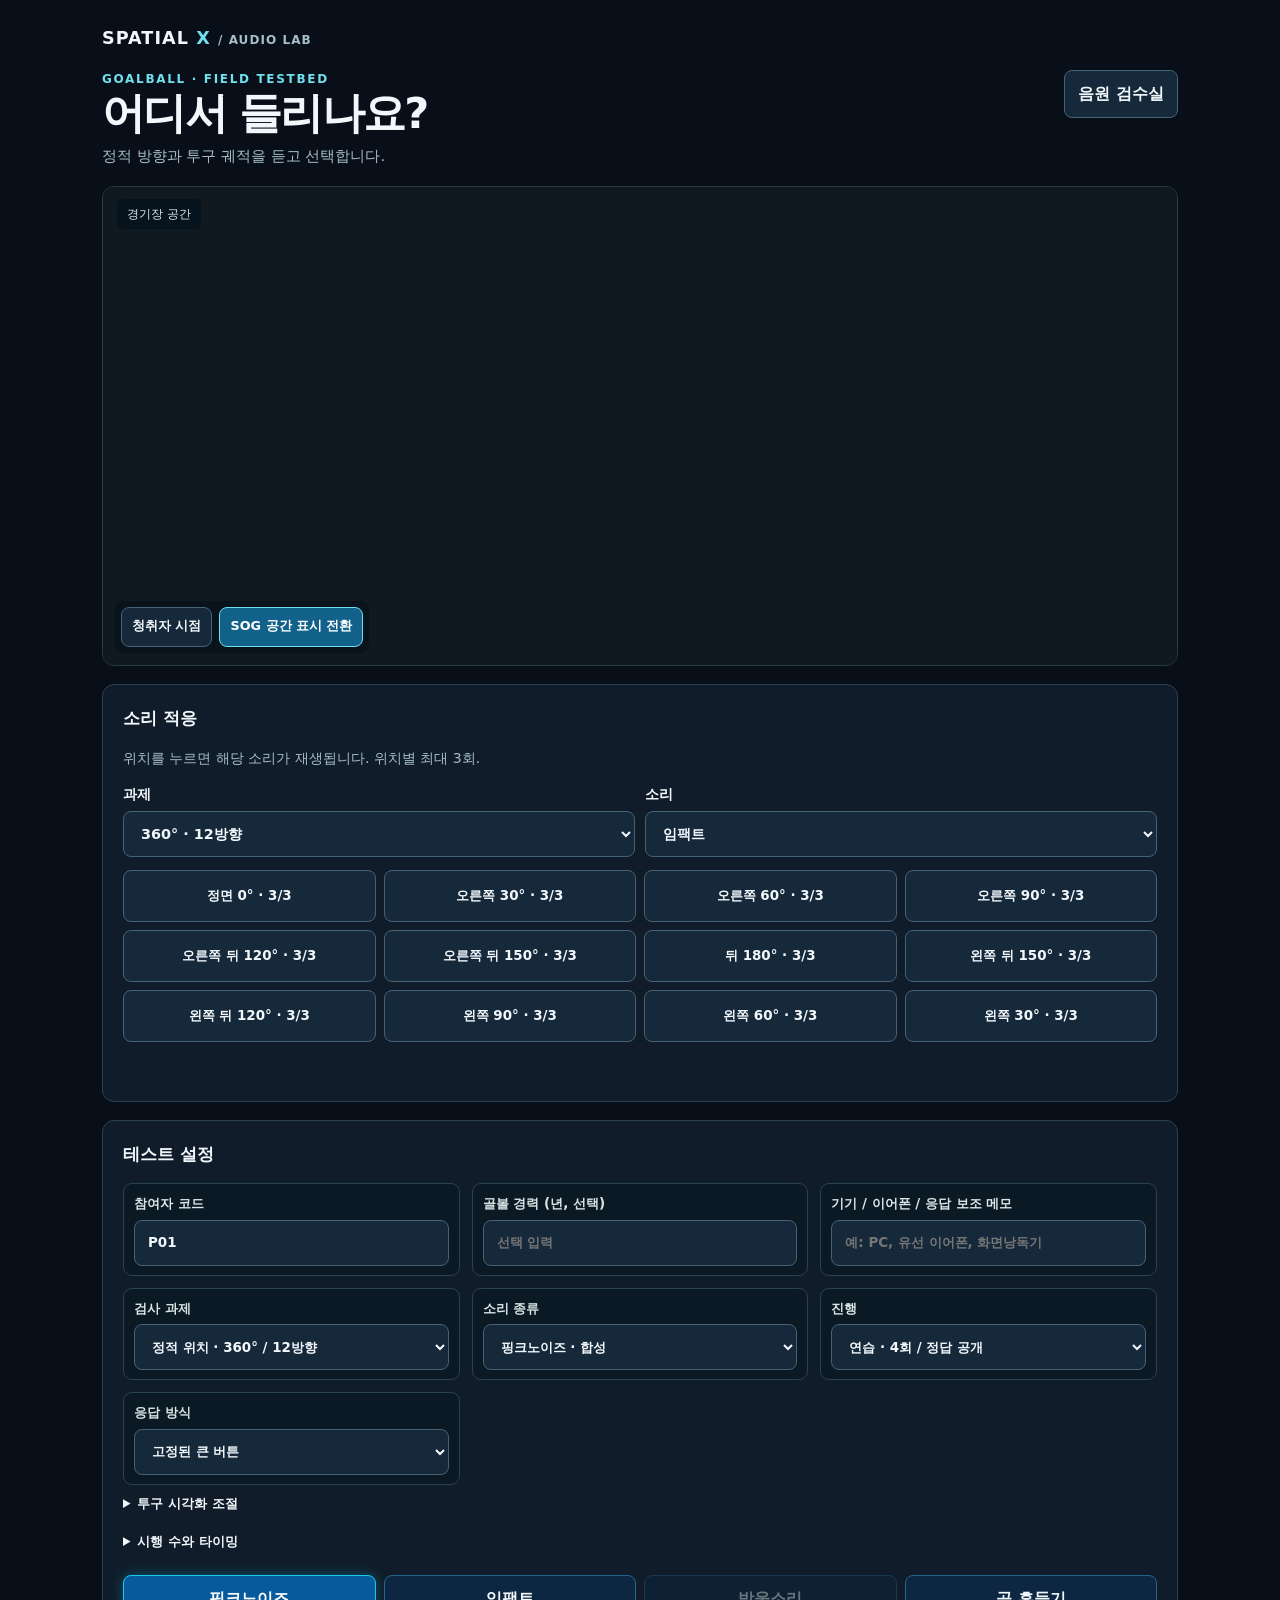
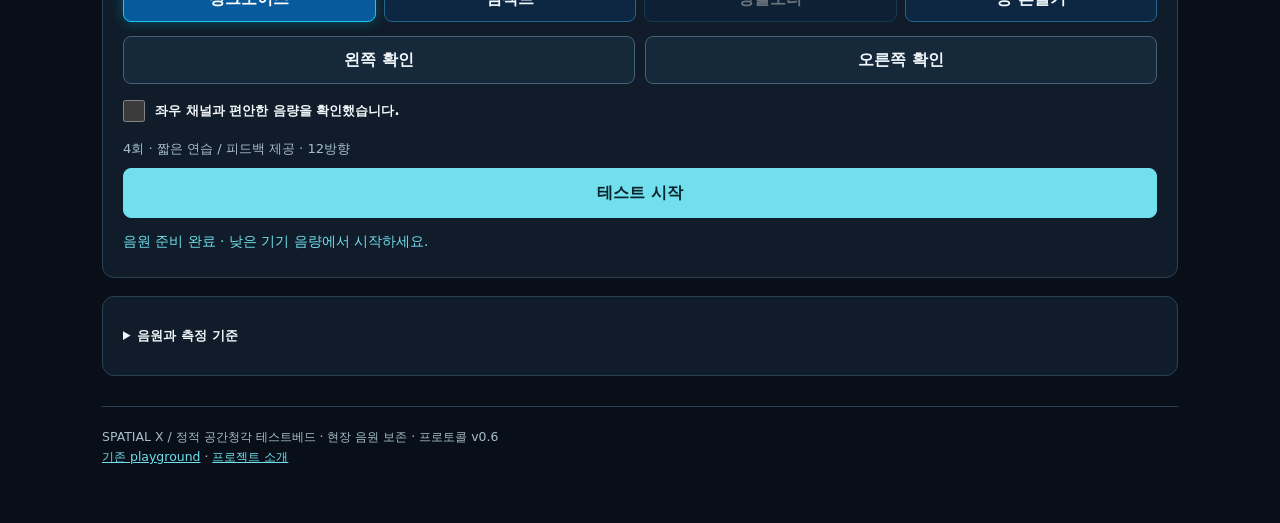
==== testbed/index.html @ a7938873 "Publish Goalball testbed under portfolio" ====
<!doctype html><html lang="ko"><head><meta charset="UTF-8"><meta name="viewport" content="width=device-width,initial-scale=1"><meta name="theme-color" content="#080e19"><title>Spatial X · 공간청각 정적 테스트</title><meta name="description" content="실제 골볼 현장 녹음을 활용하는 정적 방향·위치 판단 테스트베드"><link rel="stylesheet" href="testbed.css"><link rel="icon" href="data:image/svg+xml,%3Csvg xmlns='http://www.w3.org/2000/svg' viewBox='0 0 32 32'%3E%3Crect width='32' height='32' rx='6' fill='%23080e19'/%3E%3Cpath d='m8 8 16 16M24 8 8 24' stroke='%2376e2de' stroke-width='4'/%3E%3C/svg%3E"><script type="importmap">{"imports":{"three":"./vendor/build/three.module.js","three/addons/":"./vendor/examples/jsm/"}}</script><script type="module" src="app.js?v=43"></script></head>
<body><a href="#main" class="skip">본문으로 바로가기</a><aside class="sidebar" aria-label="테스트베드 메뉴"><a class="side-brand" href="./테스트베드.html"><span class="brand-mark">X</span><span>SPATIAL X<small>Goalball Test Bed</small></span></a><nav><button class="side-link active" data-home>⌂ <span>대시보드</span></button><button class="side-link" data-dataset="ring">◉ <span>정적 360° 테스트</span></button><button class="side-link" data-dataset="court">◎ <span>코트 위치 테스트</span></button><button class="side-link" data-dataset="trajectory">◷ <span>시간차단 테스트</span></button><button class="side-link" data-report>▤ <span>결과 분석</span></button></nav><div class="side-foot">SPORTS SCIENCE<br>FOR AN INCLUSIVE WORLD</div></aside><header><div class="logo">SPATIAL <span>X</span> <small> / AUDIO LAB</small></div><span class="tag">FIELD RECORDINGS · PILOT 02</span></header><main id="main" class="shell"><nav class="steps" aria-label="검사 단계"><span id="step1" class="active">01 기본정보</span><span id="step2">02 과제 수행</span><span id="step3">03 결과 리포트</span></nav>
<section id="setup"><div class="top"><div><p class="eyebrow">GOALBALL · FIELD TESTBED</p><h1>어디서 들리나요?</h1><p class="muted">정적 방향과 투구 궤적을 듣고 선택합니다.</p></div><button id="open-library">음원 검수실</button></div><div class="grid"><div><div class="viewport" id="setup-scene"><div class="view-label">경기장 공간</div></div><div class="view-controls"><button id="view-listener">청취 위치 보기</button><button id="view-scan" aria-pressed="false">실측 포인트 보기</button></div><p class="scan-note" id="scene-status">3D 경기장을 준비하고 있습니다.</p><div class="statline"><div><strong>12</strong><span>30° 간격 · 360°</span></div><div><strong>15</strong><span>코트 녹음 위치</span></div><div><strong>스테레오</strong><span>좌우 채널 보존 · 정적 음원 +5 dB</span></div></div><div class="note" id="task-hint">소리를 들을 때는 정면을 유지하세요. 모든 방향은 고정된 버튼에서 선택합니다. 화면을 돌려 뒤쪽을 찾을 필요가 없습니다.</div><details class="card"><summary>음원과 측정 기준</summary><p>실제 녹음의 좌우 채널을 그대로 재생합니다. 녹음 WAV에는 추가 HRTF, 패닝, 파일별 정규화, 잡음 제거를 적용하지 않습니다. 합성 핑크노이즈에는 브라우저 HRTF를 사용합니다. 3D 카메라 회전은 들리는 방향을 바꾸지 않습니다.</p><p>정적 064/057 음원은 +5 dB 디지털 게인을 적용했고 투구 궤적 추출본은 원본 게인(0 dB)입니다. 이어폰의 실제 음압은 기기 볼륨에 따라 달라집니다. 반응시간은 브라우저 예약 시각 기준 추정치이며 출력 지연과 화면 탐색 시간을 포함합니다.</p><p>코트의 9 / 6 / 3 / 0 / −3은 제공된 촬영 위치 라벨입니다. 마이크와의 직선거리를 뜻하지 않습니다. 측면 좌표와 3D 배치는 시각화를 위한 근사값입니다.</p><p>동적 시간차단 과제는 검수 완료된 25개 투구 클립을 각 음원의 전체 길이를 기준으로 1/3·2/3·전체까지 누적 재생합니다. 연습은 같은 투구를 단계별로 듣고 각각 응답하며 평가는 차단 길이를 섞어 제시합니다. 추출본이 확인되지 않은 5개 MixPre 자극은 포함하지 않았습니다.</p></details></div><div class="card"><h2>테스트 설정</h2><div class="fields"><label>참여자 코드<input id="participant" value="P01" maxlength="40" autocomplete="off"></label><label>골볼 경력 (년, 선택)<input id="experience" type="number" min="0" max="70" step="0.5" placeholder="선택 입력"></label><label class="wide">기기 / 이어폰 / 응답 보조 메모<input id="device" maxlength="180" placeholder="예: PC, 유선 이어폰, 화면낭독기"></label><label>검사 과제<select id="dataset"><option value="ring">정적 위치 · 360° / 12방향</option><option value="ring8">정적 위치 · 360° / 8방향 (예비 합성)</option><option value="court">정적 위치 · 코트 15지점</option><option value="trajectory">동적 궤적 · 시간차단 3단계</option></select></label><label>소리 종류<select id="sound"><option value="pinknoise">핑크노이즈 · 합성</option><option value="impact">임팩트</option><option value="bell">방울소리</option><option value="trajectory">공 궤적 녹음</option><option value="shake">공 흔들기</option><option value="both">두 종류 모두</option></select></label><label>진행<select id="mode"><option value="practice">연습 · 4음원 / 정답 공개</option><option value="assessment">평가 · 전체 조건 / 정답 숨김</option></select></label><label>응답 방식<select id="input-mode"><option value="buttons">고정된 큰 버튼</option><option value="drag">버튼 위로 끌어 선택 + 터치</option></select></label></div><details><summary>투구 시각화 조절</summary><div class="physics-fields"><label>속도 <output id="speed-value">1.0×</output><input id="throw-speed" type="range" min="0.5" max="2" step="0.1" value="1"></label><label>투사 각도 <output id="angle-value">12°</output><input id="throw-angle" type="range" min="0" max="35" step="1" value="12"></label><label>투사 높이 <output id="height-value">0.6m</output><input id="throw-height" type="range" min="0.2" max="1.5" step="0.1" value="0.6"></label></div><p class="muted">볼 움직임만 조절합니다. 녹음 음원은 바뀌지 않습니다.</p></details><details><summary>시행 수와 타이밍</summary><div class="fields"><label>조건별 반복<select id="repeats"><option>1</option><option selected>2</option><option>3</option><option>4</option></select></label><label>누른 뒤 소리까지<select id="lead"><option value="1500">1.5초</option><option value="3000" selected>3초 · 낭독 대기</option><option value="5000">5초</option></select></label><label>제시 길이<select id="length"><option value="full">추출 구간 전체</option><option value="240">시작부터 240 ms</option><option value="600">시작부터 600 ms</option><option value="1000">시작부터 1,000 ms</option></select></label><label>무작위 시드<input id="seed" value="spatial-01" maxlength="60"></label></div><p class="muted"><small>전체 구간은 음원마다 길이가 다를 수 있습니다. 고정 길이 조건과 구분해서 분석하세요.</small></p></details><div id="stimulus-shortcuts" class="stimulus-shortcuts" aria-label="자극 음원 선택"></div><div class="row"><button id="left-check">왼쪽 확인</button><button id="right-check">오른쪽 확인</button></div><label class="check"><input id="ready-check" type="checkbox">좌우 채널과 편안한 음량을 확인했습니다.</label><p id="count" class="muted">음원 목록을 불러오는 중…</p><button id="start" class="primary full" disabled>테스트 시작</button><p id="setup-status" class="status" role="status"></p></div></div></section>
<section id="test" hidden><div class="session-bar"><div><p class="eyebrow" id="session-label">STATIC LOCALIZATION</p><h1 id="test-title">소리를 듣고 위치를 선택하세요.</h1></div><button id="pause">일시정지</button></div><div class="immersive-tools"><span id="stimulus-live" class="tag">실제 현장 녹음</span><button id="immersive">몰입형 뷰</button><button id="fullscreen">⛶ 전체화면</button><div id="cut-stages" class="cut-stages" hidden><button data-cut-step="0" disabled>1 / 3</button><button data-cut-step="1" disabled>2 / 3</button><button data-cut-step="2" disabled>3 / 3</button></div></div><progress id="progress" max="1" value="0" aria-label="완료 시행"></progress><div class="grid test-layout"><div class="scene-panel"><div class="viewport" id="test-scene"><div class="view-label">경기장 공간</div></div><p class="scan-note">평가 중에는 공과 음원 위치를 숨깁니다. 연구자용 시각화는 청각 재생에 영향을 주지 않습니다.</p></div><div class="card response-panel"><p class="eyebrow" id="trial-count"></p><div class="ready"><h2 id="cue" tabindex="-1">준비되면 소리를 들으세요.</h2><p id="cue-note">정면을 유지한 상태에서 재생을 눌러 주세요.</p><button id="play" class="primary full">소리 듣기</button></div><div id="response" hidden><fieldset><legend>들린 위치를 선택하세요.</legend><div id="technique-answers" class="technique-answers" hidden></div><div id="answers" class="choice-grid"></div></fieldset><p id="selection" class="status" aria-live="polite"></p><button id="confirm" class="primary full" disabled>응답 확정</button></div><div class="row" style="margin-top:12px"><button id="replay" hidden>같은 소리 다시 듣기</button><button id="next" class="primary" hidden>다음 시행</button></div><div id="paused" hidden><button id="resume" class="primary full">계속하기</button><button id="finish" class="full" style="margin-top:10px">여기까지 기록하고 종료</button></div><p id="trial-status" class="status" role="status"></p></div></div></section>
<section id="report" hidden><div class="top"><div><p class="eyebrow">YOUR SPATIAL LISTENING REPORT</p><h1 id="report-title" tabindex="-1">어떤 방향이 잘 들렸나요?</h1><p id="report-summary" class="muted"></p></div><button id="restart">새 세션 준비</button></div><div id="metrics" class="metrics"></div><div class="report-charts"><article class="card"><h2>시행별 정답률</h2><div id="accuracy-chart" class="chart" role="img" aria-label="시행별 정답률 그래프"></div></article><article class="card"><h2>시행별 반응시간</h2><div id="rt-chart" class="chart" role="img" aria-label="시행별 반응시간 그래프"></div></article></div><article class="card heatmap-card"><div class="heatmap-heading"><h2>위치별 응답 분포</h2><div class="heatmap-switch" role="group" aria-label="히트맵 지표"><button type="button" data-heatmap-metric="rt" aria-pressed="true">반응시간</button><button type="button" data-heatmap-metric="accuracy" aria-pressed="false">정확도</button></div></div><div id="heatmap" class="heatmap" role="img" aria-label="방향과 코스별 가우시안 히트맵"></div><p class="scan-note">원·코트 전체 영역의 연속 분포 · 어두운 곳은 관측 근거가 적은 영역</p></article><div class="card"><h2>위치별 결과 · 자극 순서</h2><div id="table" class="table-wrap"></div></div><details class="card"><summary>측정 기준</summary><p id="timing-note"></p></details><div class="row"><button id="csv" class="primary">시행별 CSV 저장</button><button id="json">설정 포함 JSON 저장</button><button id="print">리포트 인쇄 / PDF</button></div><p class="muted"><small>응답은 현재 탭 메모리에만 보관합니다. 새로고침 전에 저장하세요.</small></p><p id="save-status" class="status" role="status"></p></section>
<section id="library" hidden><div class="top"><div><p class="eyebrow">STIMULUS LIBRARY</p><h1>현장 음원 검수실</h1><p class="muted">위치를 고르고 소리를 확인하세요.</p></div><button id="close-library">세션 준비로</button></div><p class="muted" id="library-note">현장 녹음 추출본입니다. 음원별 구간을 듣고 확인하세요.</p><div class="row" style="margin-bottom:20px"><label>음원 세트<select id="library-set"><option value="ring">064 · 360° / 12방향</option><option value="ring8">064 · 360° / 8방향 (합성)</option><option value="court">057 · 코트</option><option value="trajectory">투구 궤적</option><option value="reference">064 · 정면 반복 검수</option></select></label><label>종류<select id="library-kind"><option value="all">모두</option><option value="impact" selected>임팩트</option><option value="pinknoise">핑크노이즈 · 합성</option><option value="shake">흔들기</option></select></label></div><div id="clips" class="library-list"></div></section>
<footer>SPATIAL X / 정적 공간청각 테스트베드 · 현장 음원 보존 · 프로토콜 v0.6<br><a href="https://parabiomech.github.io/playground/spatial-audio/" target="_blank" rel="noopener">기존 playground</a> · <a href="https://parabiomech.github.io/spatial-x-portfolio/" target="_blank" rel="noopener">프로젝트 소개</a></footer></main></body></html>
---- testbed/testbed.css ----
:root{color-scheme:dark;--bg:#080e19;--card:#111c2d;--line:#293950;--text:#f3f7ff;--muted:#a6b8d0;--cyan:#76e2de;--blue:#3982f8;--orange:#ffc078;font:16px/1.6 system-ui,'Malgun Gothic',sans-serif}*{box-sizing:border-box}body{margin:0;background:var(--bg);color:var(--text)}button,input,select{font:inherit}button,select,input{min-height:50px;border:1px solid #60718b;border-radius:9px;background:#17253a;color:var(--text);padding:10px 13px}button{cursor:pointer;font-weight:650;touch-action:manipulation}button:hover:not(:disabled){background:#25415c}button:disabled{opacity:.45;cursor:default}button.primary{background:var(--cyan);color:#07222b;border-color:var(--cyan)}button[aria-pressed=true]{border-color:var(--cyan);background:#164d58}button:focus-visible,select:focus-visible,input:focus-visible,a:focus-visible,summary:focus-visible{outline:3px solid var(--orange);outline-offset:3px}a{color:var(--cyan)}h1,h2,h3,p{margin-top:0}h1{font-size:clamp(1.7rem,3vw,2.5rem);line-height:1.25;letter-spacing:-.04em;margin-bottom:12px}h2{font-size:1.3rem}h3{font-size:1rem}.muted,small{color:var(--muted)}small{font-size:.85rem}.eyebrow{font-size:.75rem;letter-spacing:.14em;font-weight:700;color:var(--cyan)}header{border-bottom:1px solid var(--line);padding:17px max(20px,calc((100vw - 1200px)/2));display:flex;align-items:center;justify-content:space-between;gap:18px}.logo{font-size:1.1rem;letter-spacing:.06em;font-weight:800}.logo span{color:var(--cyan)}header small{font-size:.75rem}.shell{max-width:1240px;margin:auto;padding:28px 20px 60px}.steps{display:flex;gap:24px;color:var(--muted);font-size:.875rem;margin-bottom:26px}.steps .active{color:var(--cyan)}.top{display:flex;justify-content:space-between;gap:20px;align-items:flex-end;margin-bottom:24px}.top p{margin-bottom:0}.tag{display:inline-block;border:1px solid #405974;border-radius:5px;padding:4px 9px;font-size:.75rem;color:var(--cyan)}.grid{display:grid;grid-template-columns:minmax(0,1.4fr) minmax(320px,1fr);gap:22px;align-items:start}.card{background:var(--card);border:1px solid var(--line);border-radius:15px;padding:23px;margin-bottom:18px}.fields{display:grid;grid-template-columns:1fr 1fr;gap:17px}label{display:block;font-size:.9rem;font-weight:600}label input,label select{display:block;width:100%;margin-top:7px}label small{display:block;font-weight:400;margin-top:5px}.wide{grid-column:1/-1}.check{display:flex;align-items:center;gap:10px;margin:16px 0}.check input{width:22px;min-height:22px;margin:0}.row{display:flex;gap:10px;flex-wrap:wrap}.row>*{flex:1}.full{width:100%}.note{background:#172b42;border-left:3px solid var(--cyan);padding:13px 15px;font-size:.85rem;color:#c6d6ea;margin:17px 0}.warn{border-color:var(--orange);background:#332b23;color:#ffdaad}.status{min-height:27px;color:var(--cyan);font-size:.9rem;margin:12px 0 0}.error{color:#ffad9c}.viewport{height:410px;position:relative;overflow:hidden;border-radius:12px;border:1px solid var(--line);background:#090f1c}.viewport canvas{display:block;width:100%;height:100%}.view-label{position:absolute;left:14px;top:12px;z-index:1;background:#08111ddc;padding:6px 10px;font-size:.75rem;border-radius:5px;pointer-events:none;color:#c3d5eb}.view-controls{display:flex;flex-wrap:wrap;gap:8px;margin:12px 0}.view-controls button{min-height:42px;padding:8px 12px;font-size:.8rem}.scan-note{font-size:.75rem;color:var(--muted);margin:7px 0 0}.statline{display:flex;gap:25px;margin:18px 0}.statline strong{font-size:1.5rem;display:block}.statline span{font-size:.75rem;color:var(--muted)}.photo{width:100%;border-radius:10px;display:block}.choice-grid{display:grid;grid-template-columns:repeat(3,minmax(0,1fr));gap:8px}.choice-grid button{min-height:63px;padding:10px 5px;font-size:.9rem}.choice-grid.court button{font-size:.8rem;min-height:56px}.session-bar{display:flex;justify-content:space-between;gap:12px;align-items:center;margin-bottom:16px}progress{width:100%;height:7px;accent-color:var(--cyan);margin-bottom:20px}.ready{text-align:center;padding:15px 0}.ready h2{font-size:1.5rem}.ready p{color:var(--muted);font-size:.9rem}.ready .primary{margin-top:14px}fieldset{border:0;padding:0;margin:16px 0}legend{font-weight:700;margin-bottom:12px}summary{cursor:pointer;min-height:45px;padding:8px 0;font-weight:650}details[open]>summary{margin-bottom:12px}.dragpad{border:2px dashed #4e798b;border-radius:16px;height:235px;display:grid;place-items:center;text-align:center;touch-action:none;position:relative;background:radial-gradient(circle,#1d4352,#101e31)}.dragpad .needle{width:3px;height:55px;background:var(--cyan);position:absolute;transform-origin:bottom;left:50%;bottom:50%;pointer-events:none}.dragpad p{pointer-events:none;max-width:230px;margin:70px 10px 0;font-size:.85rem;color:#c4ddeb}.metrics{display:grid;grid-template-columns:repeat(3,1fr);gap:12px;margin:20px 0}.metric{padding:17px;background:#17283c;border-radius:10px}.metric strong{font-size:1.6rem;display:block}.metric span{font-size:.8rem;color:var(--muted)}.table-wrap{overflow:auto}table{width:100%;border-collapse:collapse;font-size:.8rem}th,td{padding:11px 9px;border-bottom:1px solid var(--line);text-align:left;white-space:nowrap}.library-list{display:grid;grid-template-columns:repeat(2,minmax(0,1fr));gap:12px}.clip{background:#142237;border:1px solid var(--line);border-radius:10px;padding:15px}.clip audio{width:100%;height:36px;margin:10px 0}.clip h3{margin:0}.clip small{display:block;word-break:break-all}.clip img{width:100%;margin:10px 0;border-radius:6px}.legend{display:flex;gap:14px;font-size:.8rem;flex-wrap:wrap;color:var(--muted)}.legend i{display:inline-block;width:10px;height:10px;border-radius:50%;margin-right:5px}.skip{position:absolute;top:-100px;background:white;color:black;z-index:10;padding:12px}.skip:focus{top:0}.sr-only{position:absolute;width:1px;height:1px;overflow:hidden;clip:rect(0,0,0,0)}[hidden]{display:none!important}footer{border-top:1px solid var(--line);padding-top:20px;margin-top:30px;color:var(--muted);font-size:.8rem}@media(max-width:880px){.grid{grid-template-columns:1fr}.viewport{height:320px}.top{align-items:flex-start}.test-layout .scene-panel{order:2}.test-layout .response-panel{order:1}}@media(max-width:520px){.shell{padding:22px 14px 35px}.card{padding:18px 15px}.fields{grid-template-columns:1fr}.top{display:block}.top .tag{margin-top:15px}.steps{gap:13px;font-size:.78rem}.row{gap:8px}.row>*{flex:1 1 140px}.metrics{gap:7px}.metric{padding:12px 8px}.metric strong{font-size:1.2rem}.library-list{grid-template-columns:1fr}.viewport{height:290px}header{padding:14px}.statline{gap:20px}.choice-grid button{font-size:.82rem}.scan-note{line-height:1.55}}@media print{header,button,.steps,.view-controls,.scan-note{display:none!important}body{background:white;color:black}.card{background:white;border-color:#aaa}.viewport{height:330px}.metric{background:#eee;color:black}.muted,small{color:#333}}

/* Goalball test bed dashboard shell */
body{background:radial-gradient(ellipse at 70% -20%,#102c50 0,transparent 42%),#07101e}
.sidebar{position:fixed;z-index:20;inset:0 auto 0 0;width:240px;background:#08172a;border-right:1px solid #183b5d;display:flex;flex-direction:column;padding:18px 12px}
.side-brand{display:flex;align-items:center;gap:13px;padding:5px 10px 22px;text-decoration:none;color:#f5f8ff;border-bottom:1px solid #16304c;font-weight:800;letter-spacing:.08em}
.side-brand small{display:block;letter-spacing:0;color:#91acc9;font-size:.72rem;font-weight:500}
.brand-mark{font-size:2.5rem;color:#16d6ee;line-height:1}
.sidebar nav{display:grid;gap:7px;margin-top:22px}
.side-link{width:100%;text-align:left;display:flex;align-items:center;gap:15px;background:transparent;border:1px solid transparent;color:#c5d5e8;padding:13px 15px;min-height:52px;font-size:1rem}
.side-link span{font-size:.9rem}.side-link.active,.side-link:hover{background:#10365a;border-color:#17628c;color:#1ce0f2;box-shadow:inset 3px 0 #12d7ef}
.side-foot{margin-top:auto;border-top:1px solid #173654;padding:18px 10px;color:#6f94b8;font-size:.65rem;letter-spacing:.23em;line-height:1.9}
header{margin-left:240px;background:#08172af2;border-bottom-color:#125071}
.shell{max-width:none;margin:0 0 0 240px;padding:27px 28px 54px}
.steps{display:none}
.top{max-width:1600px}
.viewport{height:520px;border:1px solid #13618a;box-shadow:0 0 0 1px #0d304f,0 15px 35px #02091588}
.test-layout{grid-template-columns:minmax(0,1.55fr) minmax(440px,.95fr);gap:18px}
.test-layout .viewport{height:min(56vh,610px);min-height:440px}
.response-panel{border-color:#14537b;background:linear-gradient(145deg,#0d2038,#0a1a2d);min-height:370px}
.session-bar{margin-bottom:10px}.session-bar .eyebrow{margin-bottom:4px}
.immersive-tools{display:flex;justify-content:flex-end;gap:9px;align-items:center;margin:0 0 12px}
.immersive-tools button{min-height:42px;padding:7px 13px;background:#102641;border-color:#1a6590}
.stimulus-shortcuts{display:flex;gap:9px;margin:16px 0;flex-wrap:wrap}
.stimulus-shortcuts button{flex:1 1 130px;min-height:54px;border-color:#23658b;background:#0d2742}
.stimulus-shortcuts button[aria-pressed=true]{background:#075b9c;border-color:#18c9ef;box-shadow:0 0 13px #00bfe755}
.stimulus-shortcuts button:disabled{opacity:.4}
.report-charts,.metrics,.card{border-color:#183c5d}
.report-charts{margin-top:16px}
@media(max-width:1100px){.sidebar{width:205px}.shell,header{margin-left:205px}.test-layout{grid-template-columns:1fr}.test-layout .scene-panel{order:0}.test-layout .response-panel{order:1}.test-layout .viewport{height:420px;min-height:300px}}
@media(max-width:720px){.sidebar{position:sticky;top:0;width:auto;height:auto;inset:auto;display:block;padding:7px 9px;border-right:0;border-bottom:1px solid #1c486c}.side-brand{display:none}.sidebar nav{display:flex;overflow-x:auto;gap:5px;margin:0}.side-link{width:auto;white-space:nowrap;min-height:43px;padding:6px 10px;font-size:.8rem}.side-link span{font-size:.78rem}.side-foot{display:none}header{margin-left:0;padding:10px 14px}.shell{margin:0;padding:18px 13px 35px}.viewport,.test-layout .viewport{height:300px;min-height:260px}.immersive-tools{justify-content:flex-start;flex-wrap:wrap}.test-layout{grid-template-columns:minmax(0,1fr)}}

/* Compact single-column Spatial Audio Lab presentation */
body{background:#080e14;color:#eef4f5}
.sidebar{display:none!important}
header{max-width:1120px;margin:0 auto;padding:26px 24px 8px;border:0;background:transparent}
header .tag{display:none}
.shell{max-width:1120px;margin:0 auto;padding:12px 24px 56px}
.steps{display:none}
.top{align-items:flex-start;margin-bottom:20px}
.top h1{font-size:clamp(2rem,4.3vw,3rem);line-height:1.15;margin-bottom:8px}
.top .muted{font-size:.94rem}
#setup .grid{grid-template-columns:minmax(0,1.15fr) minmax(340px,.85fr);gap:18px}
#setup .grid>div:first-child{min-width:0}
.viewport,#setup .viewport{height:min(48vw,480px);min-height:330px;border-color:#273b43;box-shadow:none;background:#0c171c}
.view-label{background:#071117dd;font-size:.72rem}
.view-controls{gap:7px;margin:9px 0}
.view-controls button{min-height:40px;padding:6px 11px}
.scan-note{font-size:.77rem;line-height:1.45}
#setup .statline{display:none}
#setup .note{margin:12px 0 0;padding:10px 12px;font-size:.81rem;line-height:1.5}
.card{border-radius:12px;padding:19px;background:#0f1a20;border-color:#24373d}
#setup .card{margin-bottom:0}
#setup h2{font-size:1.08rem;margin-bottom:15px}
.fields{gap:12px}
.fields label{font-size:.82rem;color:#d9e4e5}
.fields label{padding:9px 10px;border:1px solid #20343a;border-radius:9px;background:#0c161b}
button,input,select{min-height:46px;border-radius:8px}
label input,label select{margin-top:5px}
.stimulus-shortcuts{gap:8px;margin:14px 0}
.stimulus-shortcuts button{min-height:47px}
.check{font-size:.83rem;line-height:1.4}
#count{font-size:.82rem;margin:9px 0}
#start{min-height:50px}
details summary{min-height:38px;font-size:.84rem}
.test-layout{grid-template-columns:minmax(0,1.3fr) minmax(340px,.8fr);gap:16px}
.test-layout .viewport{height:min(52vw,540px);min-height:360px}
.response-panel{background:#0f1a20;border-color:#24373d;min-height:0;padding:19px}
.session-bar{margin:4px 0 12px}
.session-bar h1{font-size:clamp(1.6rem,3vw,2.2rem)}
.session-bar .eyebrow{margin-bottom:4px}
.immersive-tools{justify-content:flex-start;gap:7px;margin:0 0 8px}
.immersive-tools button{min-height:40px}
progress{margin-bottom:12px}
.ready{padding:12px 0}
.ready h2{font-size:1.25rem}
.choice-grid.ring{width:min(100%,360px)}
.choice-grid.court{width:min(100%,360px)}
.metrics{gap:9px}
.metric{background:#101d23;border:1px solid #24373d;padding:14px}
.report-charts .card,.report section>.card{background:#0f1a20}
footer{font-size:.78rem}
@media(max-width:820px){header{padding:23px 20px 5px}.shell{padding:10px 20px 42px}#setup .grid,.test-layout{grid-template-columns:minmax(0,1fr)}#setup .viewport,.test-layout .viewport{height:min(58vw,430px);min-height:290px}.test-layout .scene-panel{order:0}.test-layout .response-panel{order:1}}
@media(max-width:520px){header{padding:19px 16px 5px}.shell{padding:10px 16px 34px}.top{display:flex;gap:12px;align-items:flex-start;margin-bottom:15px}.top h1{font-size:2rem}.top .muted{font-size:.84rem}.top>button{min-width:fit-content;padding:7px 9px;font-size:.77rem;min-height:40px}.card{padding:16px 14px}.fields{grid-template-columns:1fr 1fr;gap:10px}.fields .wide{grid-column:1/-1}#setup .viewport,.test-layout .viewport{height:58vw;min-height:250px}.view-controls button{flex:1;min-width:0;padding:5px 7px;font-size:.72rem}.metrics{grid-template-columns:repeat(3,minmax(0,1fr))}.metric{padding:10px 7px}.metric strong{font-size:1.05rem}.metric span{font-size:.69rem}.choice-grid.ring{width:min(100%,320px)}.choice-grid.ring button{width:46px;height:46px;min-height:46px;font-size:.72rem}.choice-grid.court{width:min(100%,320px)}.session-bar{align-items:flex-start}.session-bar h1{font-size:1.55rem}.immersive-tools{flex-wrap:wrap}.cut-stages{order:0;width:auto}.ready h2{font-size:1.12rem}}
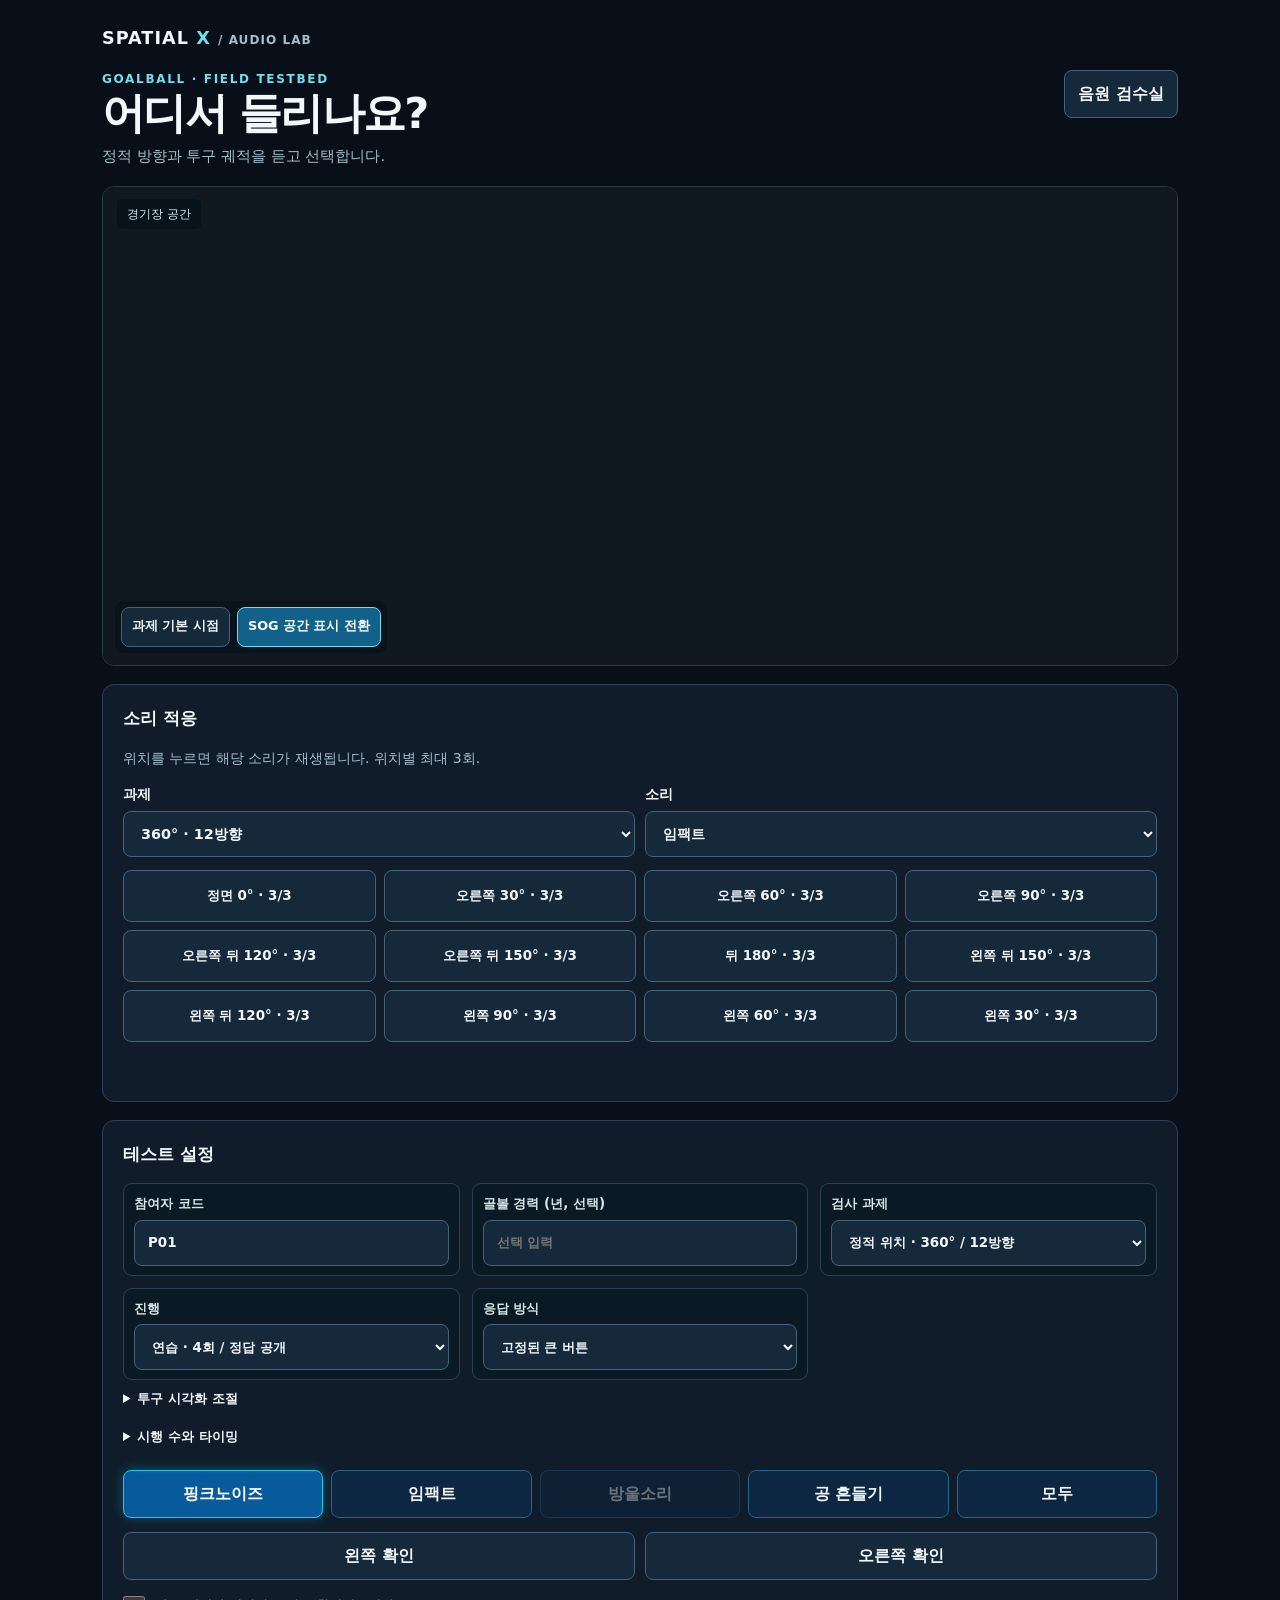
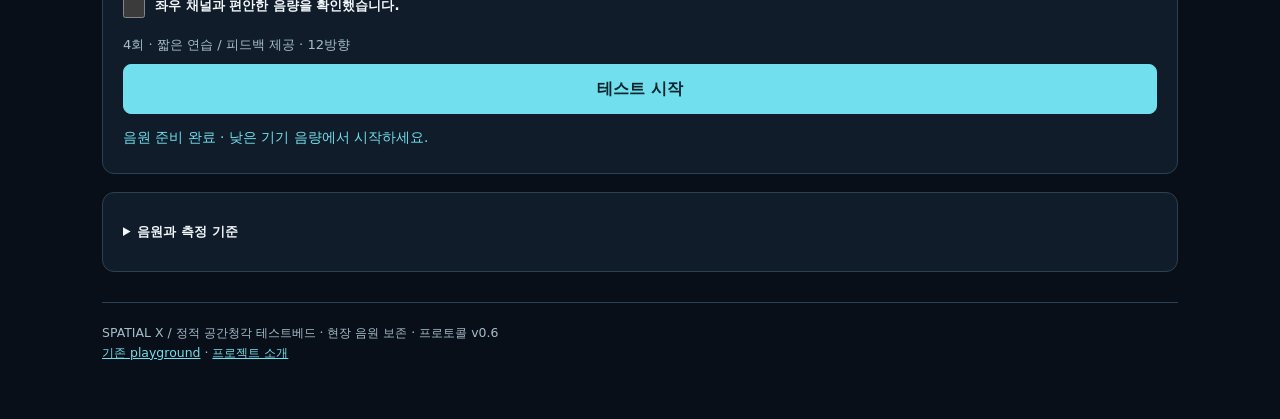
==== commit a85acd2c: "Refine test setup and realign defensive view" ====
--- a/testbed/index.html
+++ b/testbed/index.html
@@ -1,6 +1,6 @@
-<!doctype html><html lang="ko"><head><meta charset="UTF-8"><meta name="viewport" content="width=device-width,initial-scale=1"><meta name="theme-color" content="#080e19"><title>Spatial X · 공간청각 정적 테스트</title><meta name="description" content="실제 골볼 현장 녹음을 활용하는 정적 방향·위치 판단 테스트베드"><link rel="stylesheet" href="testbed.css"><link rel="icon" href="data:image/svg+xml,%3Csvg xmlns='http://www.w3.org/2000/svg' viewBox='0 0 32 32'%3E%3Crect width='32' height='32' rx='6' fill='%23080e19'/%3E%3Cpath d='m8 8 16 16M24 8 8 24' stroke='%2376e2de' stroke-width='4'/%3E%3C/svg%3E"><script type="importmap">{"imports":{"three":"./vendor/build/three.module.js","three/addons/":"./vendor/examples/jsm/"}}</script><script type="module" src="app.js?v=43"></script></head>
+<!doctype html><html lang="ko"><head><meta charset="UTF-8"><meta name="viewport" content="width=device-width,initial-scale=1"><meta name="theme-color" content="#080e19"><title>Spatial X · 공간청각 정적 테스트</title><meta name="description" content="실제 골볼 현장 녹음을 활용하는 정적 방향·위치 판단 테스트베드"><link rel="stylesheet" href="testbed.css"><link rel="icon" href="data:image/svg+xml,%3Csvg xmlns='http://www.w3.org/2000/svg' viewBox='0 0 32 32'%3E%3Crect width='32' height='32' rx='6' fill='%23080e19'/%3E%3Cpath d='m8 8 16 16M24 8 8 24' stroke='%2376e2de' stroke-width='4'/%3E%3C/svg%3E"><script type="importmap">{"imports":{"three":"./vendor/build/three.module.js","three/addons/":"./vendor/examples/jsm/"}}</script><script type="module" src="app.js?v=44"></script></head>
 <body><a href="#main" class="skip">본문으로 바로가기</a><aside class="sidebar" aria-label="테스트베드 메뉴"><a class="side-brand" href="./테스트베드.html"><span class="brand-mark">X</span><span>SPATIAL X<small>Goalball Test Bed</small></span></a><nav><button class="side-link active" data-home>⌂ <span>대시보드</span></button><button class="side-link" data-dataset="ring">◉ <span>정적 360° 테스트</span></button><button class="side-link" data-dataset="court">◎ <span>코트 위치 테스트</span></button><button class="side-link" data-dataset="trajectory">◷ <span>시간차단 테스트</span></button><button class="side-link" data-report>▤ <span>결과 분석</span></button></nav><div class="side-foot">SPORTS SCIENCE<br>FOR AN INCLUSIVE WORLD</div></aside><header><div class="logo">SPATIAL <span>X</span> <small> / AUDIO LAB</small></div><span class="tag">FIELD RECORDINGS · PILOT 02</span></header><main id="main" class="shell"><nav class="steps" aria-label="검사 단계"><span id="step1" class="active">01 기본정보</span><span id="step2">02 과제 수행</span><span id="step3">03 결과 리포트</span></nav>
-<section id="setup"><div class="top"><div><p class="eyebrow">GOALBALL · FIELD TESTBED</p><h1>어디서 들리나요?</h1><p class="muted">정적 방향과 투구 궤적을 듣고 선택합니다.</p></div><button id="open-library">음원 검수실</button></div><div class="grid"><div><div class="viewport" id="setup-scene"><div class="view-label">경기장 공간</div></div><div class="view-controls"><button id="view-listener">청취 위치 보기</button><button id="view-scan" aria-pressed="false">실측 포인트 보기</button></div><p class="scan-note" id="scene-status">3D 경기장을 준비하고 있습니다.</p><div class="statline"><div><strong>12</strong><span>30° 간격 · 360°</span></div><div><strong>15</strong><span>코트 녹음 위치</span></div><div><strong>스테레오</strong><span>좌우 채널 보존 · 정적 음원 +5 dB</span></div></div><div class="note" id="task-hint">소리를 들을 때는 정면을 유지하세요. 모든 방향은 고정된 버튼에서 선택합니다. 화면을 돌려 뒤쪽을 찾을 필요가 없습니다.</div><details class="card"><summary>음원과 측정 기준</summary><p>실제 녹음의 좌우 채널을 그대로 재생합니다. 녹음 WAV에는 추가 HRTF, 패닝, 파일별 정규화, 잡음 제거를 적용하지 않습니다. 합성 핑크노이즈에는 브라우저 HRTF를 사용합니다. 3D 카메라 회전은 들리는 방향을 바꾸지 않습니다.</p><p>정적 064/057 음원은 +5 dB 디지털 게인을 적용했고 투구 궤적 추출본은 원본 게인(0 dB)입니다. 이어폰의 실제 음압은 기기 볼륨에 따라 달라집니다. 반응시간은 브라우저 예약 시각 기준 추정치이며 출력 지연과 화면 탐색 시간을 포함합니다.</p><p>코트의 9 / 6 / 3 / 0 / −3은 제공된 촬영 위치 라벨입니다. 마이크와의 직선거리를 뜻하지 않습니다. 측면 좌표와 3D 배치는 시각화를 위한 근사값입니다.</p><p>동적 시간차단 과제는 검수 완료된 25개 투구 클립을 각 음원의 전체 길이를 기준으로 1/3·2/3·전체까지 누적 재생합니다. 연습은 같은 투구를 단계별로 듣고 각각 응답하며 평가는 차단 길이를 섞어 제시합니다. 추출본이 확인되지 않은 5개 MixPre 자극은 포함하지 않았습니다.</p></details></div><div class="card"><h2>테스트 설정</h2><div class="fields"><label>참여자 코드<input id="participant" value="P01" maxlength="40" autocomplete="off"></label><label>골볼 경력 (년, 선택)<input id="experience" type="number" min="0" max="70" step="0.5" placeholder="선택 입력"></label><label class="wide">기기 / 이어폰 / 응답 보조 메모<input id="device" maxlength="180" placeholder="예: PC, 유선 이어폰, 화면낭독기"></label><label>검사 과제<select id="dataset"><option value="ring">정적 위치 · 360° / 12방향</option><option value="ring8">정적 위치 · 360° / 8방향 (예비 합성)</option><option value="court">정적 위치 · 코트 15지점</option><option value="trajectory">동적 궤적 · 시간차단 3단계</option></select></label><label>소리 종류<select id="sound"><option value="pinknoise">핑크노이즈 · 합성</option><option value="impact">임팩트</option><option value="bell">방울소리</option><option value="trajectory">공 궤적 녹음</option><option value="shake">공 흔들기</option><option value="both">두 종류 모두</option></select></label><label>진행<select id="mode"><option value="practice">연습 · 4음원 / 정답 공개</option><option value="assessment">평가 · 전체 조건 / 정답 숨김</option></select></label><label>응답 방식<select id="input-mode"><option value="buttons">고정된 큰 버튼</option><option value="drag">버튼 위로 끌어 선택 + 터치</option></select></label></div><details><summary>투구 시각화 조절</summary><div class="physics-fields"><label>속도 <output id="speed-value">1.0×</output><input id="throw-speed" type="range" min="0.5" max="2" step="0.1" value="1"></label><label>투사 각도 <output id="angle-value">12°</output><input id="throw-angle" type="range" min="0" max="35" step="1" value="12"></label><label>투사 높이 <output id="height-value">0.6m</output><input id="throw-height" type="range" min="0.2" max="1.5" step="0.1" value="0.6"></label></div><p class="muted">볼 움직임만 조절합니다. 녹음 음원은 바뀌지 않습니다.</p></details><details><summary>시행 수와 타이밍</summary><div class="fields"><label>조건별 반복<select id="repeats"><option>1</option><option selected>2</option><option>3</option><option>4</option></select></label><label>누른 뒤 소리까지<select id="lead"><option value="1500">1.5초</option><option value="3000" selected>3초 · 낭독 대기</option><option value="5000">5초</option></select></label><label>제시 길이<select id="length"><option value="full">추출 구간 전체</option><option value="240">시작부터 240 ms</option><option value="600">시작부터 600 ms</option><option value="1000">시작부터 1,000 ms</option></select></label><label>무작위 시드<input id="seed" value="spatial-01" maxlength="60"></label></div><p class="muted"><small>전체 구간은 음원마다 길이가 다를 수 있습니다. 고정 길이 조건과 구분해서 분석하세요.</small></p></details><div id="stimulus-shortcuts" class="stimulus-shortcuts" aria-label="자극 음원 선택"></div><div class="row"><button id="left-check">왼쪽 확인</button><button id="right-check">오른쪽 확인</button></div><label class="check"><input id="ready-check" type="checkbox">좌우 채널과 편안한 음량을 확인했습니다.</label><p id="count" class="muted">음원 목록을 불러오는 중…</p><button id="start" class="primary full" disabled>테스트 시작</button><p id="setup-status" class="status" role="status"></p></div></div></section>
+<section id="setup"><div class="top"><div><p class="eyebrow">GOALBALL · FIELD TESTBED</p><h1>어디서 들리나요?</h1><p class="muted">정적 방향과 투구 궤적을 듣고 선택합니다.</p></div><button id="open-library">음원 검수실</button></div><div class="grid"><div><div class="viewport" id="setup-scene"><div class="view-label">경기장 공간</div></div><div class="view-controls"><button id="view-listener">청취 위치 보기</button><button id="view-scan" aria-pressed="false">실측 포인트 보기</button></div><p class="scan-note" id="scene-status">3D 경기장을 준비하고 있습니다.</p><div class="statline"><div><strong>12</strong><span>30° 간격 · 360°</span></div><div><strong>15</strong><span>코트 녹음 위치</span></div><div><strong>스테레오</strong><span>좌우 채널 보존 · 정적 음원 +5 dB</span></div></div><div class="note" id="task-hint">소리를 들을 때는 정면을 유지하세요. 모든 방향은 고정된 버튼에서 선택합니다. 화면을 돌려 뒤쪽을 찾을 필요가 없습니다.</div><details class="card"><summary>음원과 측정 기준</summary><p>실제 녹음의 좌우 채널을 그대로 재생합니다. 녹음 WAV에는 추가 HRTF, 패닝, 파일별 정규화, 잡음 제거를 적용하지 않습니다. 합성 핑크노이즈에는 브라우저 HRTF를 사용합니다. 3D 카메라 회전은 들리는 방향을 바꾸지 않습니다.</p><p>정적 064/057 음원은 +5 dB 디지털 게인을 적용했고 투구 궤적 추출본은 원본 게인(0 dB)입니다. 이어폰의 실제 음압은 기기 볼륨에 따라 달라집니다. 반응시간은 브라우저 예약 시각 기준 추정치이며 출력 지연과 화면 탐색 시간을 포함합니다.</p><p>코트의 9 / 6 / 3 / 0 / −3은 제공된 촬영 위치 라벨입니다. 마이크와의 직선거리를 뜻하지 않습니다. 측면 좌표와 3D 배치는 시각화를 위한 근사값입니다.</p><p>동적 시간차단 과제는 검수 완료된 25개 투구 클립을 각 음원의 전체 길이를 기준으로 1/3·2/3·전체까지 누적 재생합니다. 연습은 같은 투구를 단계별로 듣고 각각 응답하며 평가는 차단 길이를 섞어 제시합니다. 추출본이 확인되지 않은 5개 MixPre 자극은 포함하지 않았습니다.</p></details></div><div class="card"><h2>테스트 설정</h2><div class="fields"><label>참여자 코드<input id="participant" value="P01" maxlength="40" autocomplete="off"></label><label>골볼 경력 (년, 선택)<input id="experience" type="number" min="0" max="70" step="0.5" placeholder="선택 입력"></label><label class="wide">검사 과제<select id="dataset"><option value="ring">정적 위치 · 360° / 12방향</option><option value="ring8">정적 위치 · 360° / 8방향 (예비 합성)</option><option value="court">정적 위치 · 코트 15지점</option><option value="trajectory">동적 궤적 · 시간차단 3단계</option></select></label><select id="sound" hidden aria-label="소리 종류"><option value="pinknoise">핑크노이즈 · 합성</option><option value="impact">임팩트</option><option value="bell">방울소리</option><option value="trajectory">공 궤적 녹음</option><option value="shake">공 흔들기</option><option value="both">두 종류 모두</option></select><label>진행<select id="mode"><option value="practice">연습 · 4음원 / 정답 공개</option><option value="assessment">평가 · 전체 조건 / 정답 숨김</option></select></label><label>응답 방식<select id="input-mode"><option value="buttons">고정된 큰 버튼</option><option value="drag">버튼 위로 끌어 선택 + 터치</option></select></label></div><details><summary>투구 시각화 조절</summary><div class="physics-fields"><label>속도 <output id="speed-value">1.0×</output><input id="throw-speed" type="range" min="0.5" max="2" step="0.1" value="1"></label><label>투사 각도 <output id="angle-value">12°</output><input id="throw-angle" type="range" min="0" max="35" step="1" value="12"></label><label>투사 높이 <output id="height-value">0.6m</output><input id="throw-height" type="range" min="0.2" max="1.5" step="0.1" value="0.6"></label></div><p class="muted">볼 움직임만 조절합니다. 녹음 음원은 바뀌지 않습니다.</p></details><details><summary>시행 수와 타이밍</summary><label id="repeat-field">조건별 반복<select id="repeats"><option>1</option><option selected>2</option><option>3</option><option>4</option></select></label><p class="muted"><small>소리 듣기를 누르면 3초 뒤 재생됩니다. 음원은 전체 길이로 재생하고, 평가 순서는 자동으로 섞습니다. 투구 시간차단은 각 음원 길이를 3등분합니다.</small></p></details><div id="stimulus-shortcuts" class="stimulus-shortcuts" aria-label="자극 음원 선택"></div><div class="row"><button id="left-check">왼쪽 확인</button><button id="right-check">오른쪽 확인</button></div><label class="check"><input id="ready-check" type="checkbox">좌우 채널과 편안한 음량을 확인했습니다.</label><p id="count" class="muted">음원 목록을 불러오는 중…</p><button id="start" class="primary full" disabled>테스트 시작</button><p id="setup-status" class="status" role="status"></p></div></div></section>
 <section id="test" hidden><div class="session-bar"><div><p class="eyebrow" id="session-label">STATIC LOCALIZATION</p><h1 id="test-title">소리를 듣고 위치를 선택하세요.</h1></div><button id="pause">일시정지</button></div><div class="immersive-tools"><span id="stimulus-live" class="tag">실제 현장 녹음</span><button id="immersive">몰입형 뷰</button><button id="fullscreen">⛶ 전체화면</button><div id="cut-stages" class="cut-stages" hidden><button data-cut-step="0" disabled>1 / 3</button><button data-cut-step="1" disabled>2 / 3</button><button data-cut-step="2" disabled>3 / 3</button></div></div><progress id="progress" max="1" value="0" aria-label="완료 시행"></progress><div class="grid test-layout"><div class="scene-panel"><div class="viewport" id="test-scene"><div class="view-label">경기장 공간</div></div><p class="scan-note">평가 중에는 공과 음원 위치를 숨깁니다. 연구자용 시각화는 청각 재생에 영향을 주지 않습니다.</p></div><div class="card response-panel"><p class="eyebrow" id="trial-count"></p><div class="ready"><h2 id="cue" tabindex="-1">준비되면 소리를 들으세요.</h2><p id="cue-note">정면을 유지한 상태에서 재생을 눌러 주세요.</p><button id="play" class="primary full">소리 듣기</button></div><div id="response" hidden><fieldset><legend>들린 위치를 선택하세요.</legend><div id="technique-answers" class="technique-answers" hidden></div><div id="answers" class="choice-grid"></div></fieldset><p id="selection" class="status" aria-live="polite"></p><button id="confirm" class="primary full" disabled>응답 확정</button></div><div class="row" style="margin-top:12px"><button id="replay" hidden>같은 소리 다시 듣기</button><button id="next" class="primary" hidden>다음 시행</button></div><div id="paused" hidden><button id="resume" class="primary full">계속하기</button><button id="finish" class="full" style="margin-top:10px">여기까지 기록하고 종료</button></div><p id="trial-status" class="status" role="status"></p></div></div></section>
 <section id="report" hidden><div class="top"><div><p class="eyebrow">YOUR SPATIAL LISTENING REPORT</p><h1 id="report-title" tabindex="-1">어떤 방향이 잘 들렸나요?</h1><p id="report-summary" class="muted"></p></div><button id="restart">새 세션 준비</button></div><div id="metrics" class="metrics"></div><div class="report-charts"><article class="card"><h2>시행별 정답률</h2><div id="accuracy-chart" class="chart" role="img" aria-label="시행별 정답률 그래프"></div></article><article class="card"><h2>시행별 반응시간</h2><div id="rt-chart" class="chart" role="img" aria-label="시행별 반응시간 그래프"></div></article></div><article class="card heatmap-card"><div class="heatmap-heading"><h2>위치별 응답 분포</h2><div class="heatmap-switch" role="group" aria-label="히트맵 지표"><button type="button" data-heatmap-metric="rt" aria-pressed="true">반응시간</button><button type="button" data-heatmap-metric="accuracy" aria-pressed="false">정확도</button></div></div><div id="heatmap" class="heatmap" role="img" aria-label="방향과 코스별 가우시안 히트맵"></div><p class="scan-note">원·코트 전체 영역의 연속 분포 · 어두운 곳은 관측 근거가 적은 영역</p></article><div class="card"><h2>위치별 결과 · 자극 순서</h2><div id="table" class="table-wrap"></div></div><details class="card"><summary>측정 기준</summary><p id="timing-note"></p></details><div class="row"><button id="csv" class="primary">시행별 CSV 저장</button><button id="json">설정 포함 JSON 저장</button><button id="print">리포트 인쇄 / PDF</button></div><p class="muted"><small>응답은 현재 탭 메모리에만 보관합니다. 새로고침 전에 저장하세요.</small></p><p id="save-status" class="status" role="status"></p></section>
 <section id="library" hidden><div class="top"><div><p class="eyebrow">STIMULUS LIBRARY</p><h1>현장 음원 검수실</h1><p class="muted">위치를 고르고 소리를 확인하세요.</p></div><button id="close-library">세션 준비로</button></div><p class="muted" id="library-note">현장 녹음 추출본입니다. 음원별 구간을 듣고 확인하세요.</p><div class="row" style="margin-bottom:20px"><label>음원 세트<select id="library-set"><option value="ring">064 · 360° / 12방향</option><option value="ring8">064 · 360° / 8방향 (합성)</option><option value="court">057 · 코트</option><option value="trajectory">투구 궤적</option><option value="reference">064 · 정면 반복 검수</option></select></label><label>종류<select id="library-kind"><option value="all">모두</option><option value="impact" selected>임팩트</option><option value="pinknoise">핑크노이즈 · 합성</option><option value="shake">흔들기</option></select></label></div><div id="clips" class="library-list"></div></section>
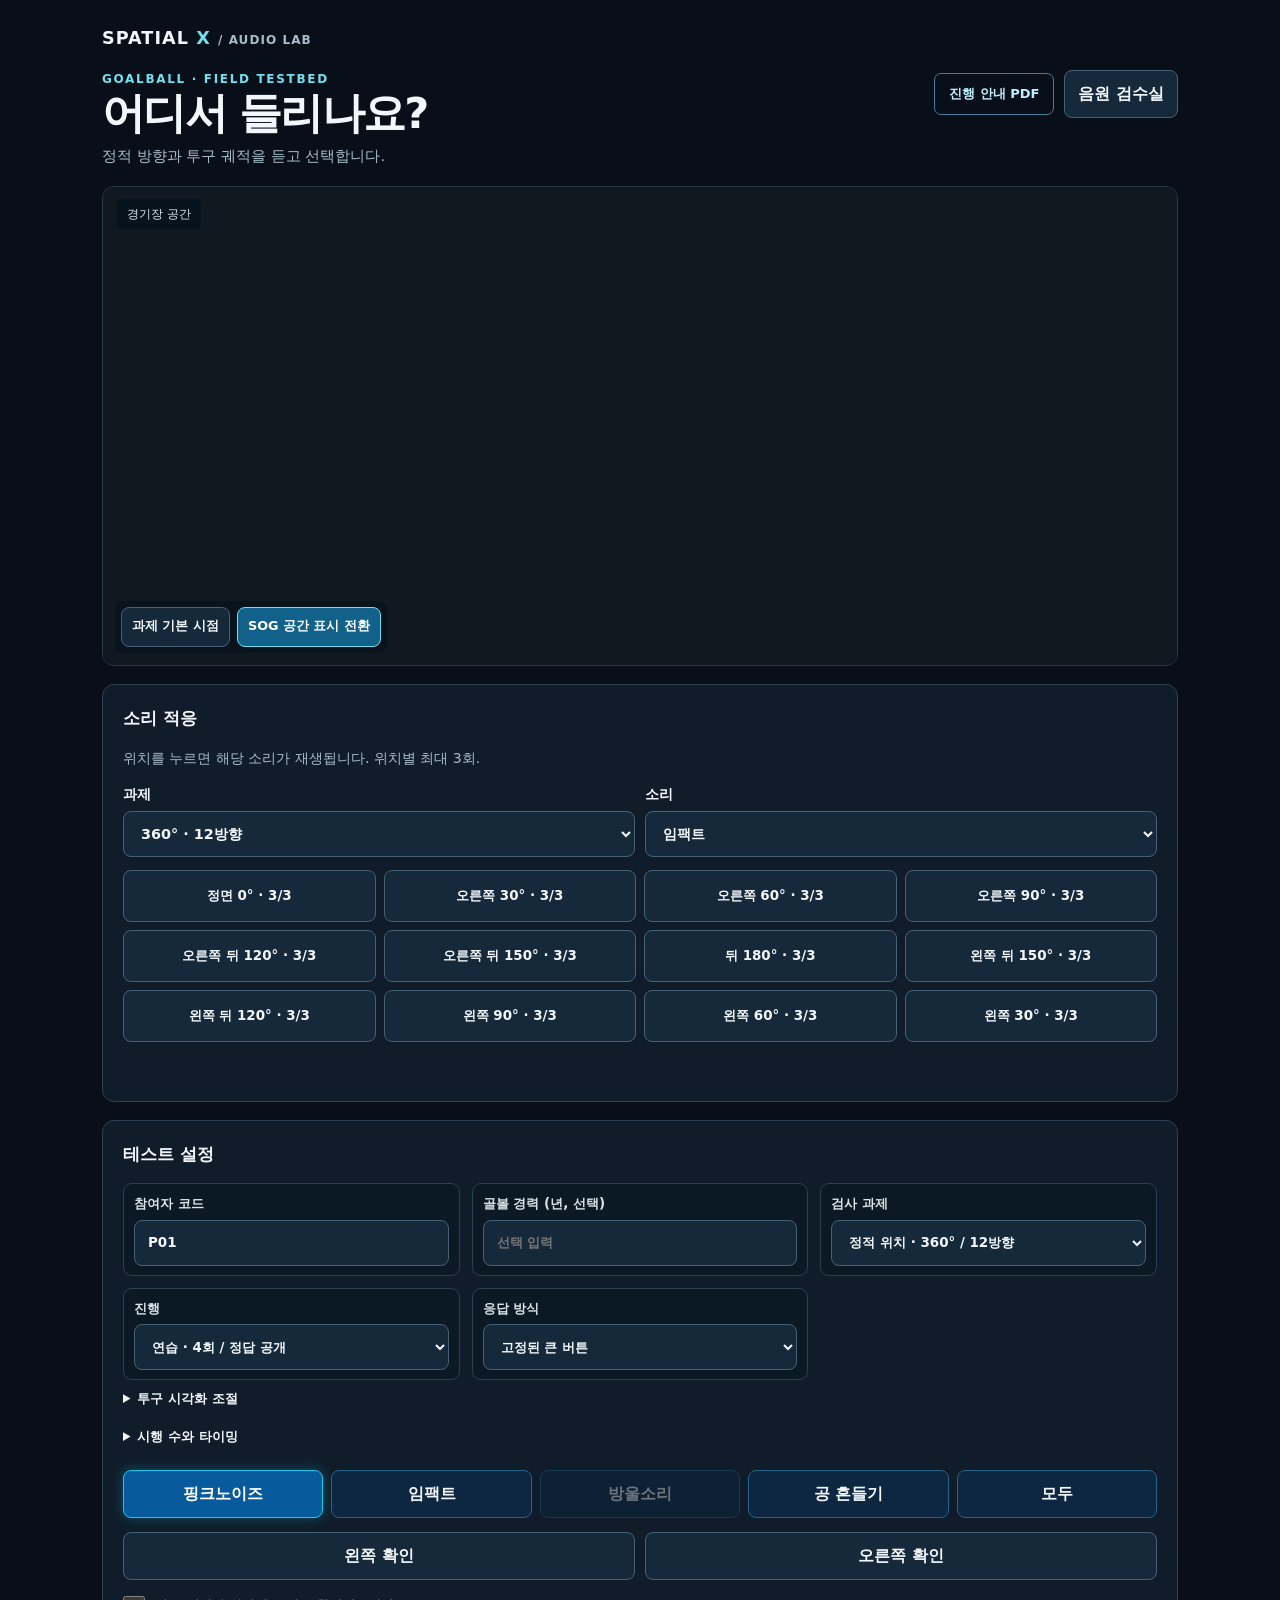
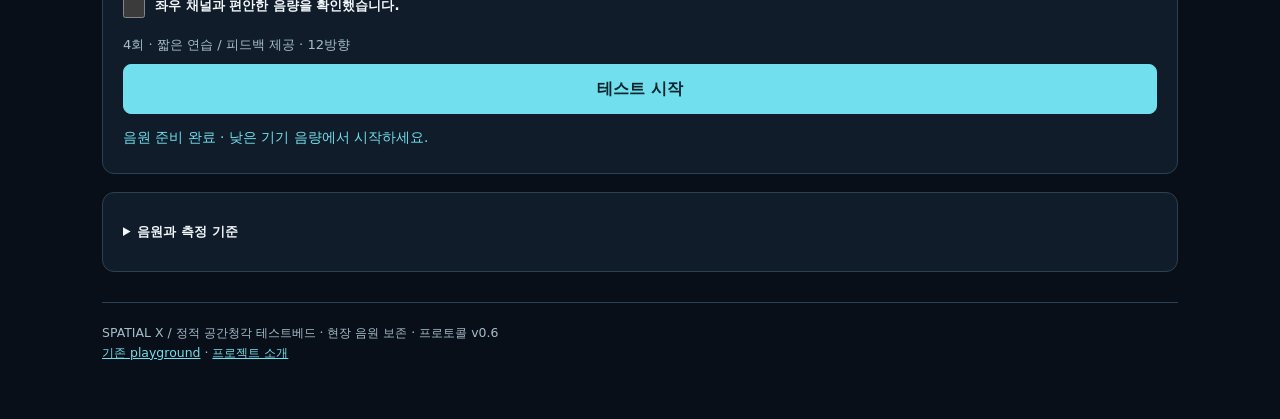
==== commit 73e79416: "Limit throw assessment to one trial per available combination and add guide" ====
--- a/testbed/index.html
+++ b/testbed/index.html
@@ -1,6 +1,6 @@
-<!doctype html><html lang="ko"><head><meta charset="UTF-8"><meta name="viewport" content="width=device-width,initial-scale=1"><meta name="theme-color" content="#080e19"><title>Spatial X · 공간청각 정적 테스트</title><meta name="description" content="실제 골볼 현장 녹음을 활용하는 정적 방향·위치 판단 테스트베드"><link rel="stylesheet" href="testbed.css"><link rel="icon" href="data:image/svg+xml,%3Csvg xmlns='http://www.w3.org/2000/svg' viewBox='0 0 32 32'%3E%3Crect width='32' height='32' rx='6' fill='%23080e19'/%3E%3Cpath d='m8 8 16 16M24 8 8 24' stroke='%2376e2de' stroke-width='4'/%3E%3C/svg%3E"><script type="importmap">{"imports":{"three":"./vendor/build/three.module.js","three/addons/":"./vendor/examples/jsm/"}}</script><script type="module" src="app.js?v=44"></script></head>
+<!doctype html><html lang="ko"><head><meta charset="UTF-8"><meta name="viewport" content="width=device-width,initial-scale=1"><meta name="theme-color" content="#080e19"><title>Spatial X · 공간청각 정적 테스트</title><meta name="description" content="실제 골볼 현장 녹음을 활용하는 정적 방향·위치 판단 테스트베드"><link rel="stylesheet" href="testbed.css"><link rel="icon" href="data:image/svg+xml,%3Csvg xmlns='http://www.w3.org/2000/svg' viewBox='0 0 32 32'%3E%3Crect width='32' height='32' rx='6' fill='%23080e19'/%3E%3Cpath d='m8 8 16 16M24 8 8 24' stroke='%2376e2de' stroke-width='4'/%3E%3C/svg%3E"><script type="importmap">{"imports":{"three":"./vendor/build/three.module.js","three/addons/":"./vendor/examples/jsm/"}}</script><script type="module" src="app.js?v=49"></script></head>
 <body><a href="#main" class="skip">본문으로 바로가기</a><aside class="sidebar" aria-label="테스트베드 메뉴"><a class="side-brand" href="./테스트베드.html"><span class="brand-mark">X</span><span>SPATIAL X<small>Goalball Test Bed</small></span></a><nav><button class="side-link active" data-home>⌂ <span>대시보드</span></button><button class="side-link" data-dataset="ring">◉ <span>정적 360° 테스트</span></button><button class="side-link" data-dataset="court">◎ <span>코트 위치 테스트</span></button><button class="side-link" data-dataset="trajectory">◷ <span>시간차단 테스트</span></button><button class="side-link" data-report>▤ <span>결과 분석</span></button></nav><div class="side-foot">SPORTS SCIENCE<br>FOR AN INCLUSIVE WORLD</div></aside><header><div class="logo">SPATIAL <span>X</span> <small> / AUDIO LAB</small></div><span class="tag">FIELD RECORDINGS · PILOT 02</span></header><main id="main" class="shell"><nav class="steps" aria-label="검사 단계"><span id="step1" class="active">01 기본정보</span><span id="step2">02 과제 수행</span><span id="step3">03 결과 리포트</span></nav>
-<section id="setup"><div class="top"><div><p class="eyebrow">GOALBALL · FIELD TESTBED</p><h1>어디서 들리나요?</h1><p class="muted">정적 방향과 투구 궤적을 듣고 선택합니다.</p></div><button id="open-library">음원 검수실</button></div><div class="grid"><div><div class="viewport" id="setup-scene"><div class="view-label">경기장 공간</div></div><div class="view-controls"><button id="view-listener">청취 위치 보기</button><button id="view-scan" aria-pressed="false">실측 포인트 보기</button></div><p class="scan-note" id="scene-status">3D 경기장을 준비하고 있습니다.</p><div class="statline"><div><strong>12</strong><span>30° 간격 · 360°</span></div><div><strong>15</strong><span>코트 녹음 위치</span></div><div><strong>스테레오</strong><span>좌우 채널 보존 · 정적 음원 +5 dB</span></div></div><div class="note" id="task-hint">소리를 들을 때는 정면을 유지하세요. 모든 방향은 고정된 버튼에서 선택합니다. 화면을 돌려 뒤쪽을 찾을 필요가 없습니다.</div><details class="card"><summary>음원과 측정 기준</summary><p>실제 녹음의 좌우 채널을 그대로 재생합니다. 녹음 WAV에는 추가 HRTF, 패닝, 파일별 정규화, 잡음 제거를 적용하지 않습니다. 합성 핑크노이즈에는 브라우저 HRTF를 사용합니다. 3D 카메라 회전은 들리는 방향을 바꾸지 않습니다.</p><p>정적 064/057 음원은 +5 dB 디지털 게인을 적용했고 투구 궤적 추출본은 원본 게인(0 dB)입니다. 이어폰의 실제 음압은 기기 볼륨에 따라 달라집니다. 반응시간은 브라우저 예약 시각 기준 추정치이며 출력 지연과 화면 탐색 시간을 포함합니다.</p><p>코트의 9 / 6 / 3 / 0 / −3은 제공된 촬영 위치 라벨입니다. 마이크와의 직선거리를 뜻하지 않습니다. 측면 좌표와 3D 배치는 시각화를 위한 근사값입니다.</p><p>동적 시간차단 과제는 검수 완료된 25개 투구 클립을 각 음원의 전체 길이를 기준으로 1/3·2/3·전체까지 누적 재생합니다. 연습은 같은 투구를 단계별로 듣고 각각 응답하며 평가는 차단 길이를 섞어 제시합니다. 추출본이 확인되지 않은 5개 MixPre 자극은 포함하지 않았습니다.</p></details></div><div class="card"><h2>테스트 설정</h2><div class="fields"><label>참여자 코드<input id="participant" value="P01" maxlength="40" autocomplete="off"></label><label>골볼 경력 (년, 선택)<input id="experience" type="number" min="0" max="70" step="0.5" placeholder="선택 입력"></label><label class="wide">검사 과제<select id="dataset"><option value="ring">정적 위치 · 360° / 12방향</option><option value="ring8">정적 위치 · 360° / 8방향 (예비 합성)</option><option value="court">정적 위치 · 코트 15지점</option><option value="trajectory">동적 궤적 · 시간차단 3단계</option></select></label><select id="sound" hidden aria-label="소리 종류"><option value="pinknoise">핑크노이즈 · 합성</option><option value="impact">임팩트</option><option value="bell">방울소리</option><option value="trajectory">공 궤적 녹음</option><option value="shake">공 흔들기</option><option value="both">두 종류 모두</option></select><label>진행<select id="mode"><option value="practice">연습 · 4음원 / 정답 공개</option><option value="assessment">평가 · 전체 조건 / 정답 숨김</option></select></label><label>응답 방식<select id="input-mode"><option value="buttons">고정된 큰 버튼</option><option value="drag">버튼 위로 끌어 선택 + 터치</option></select></label></div><details><summary>투구 시각화 조절</summary><div class="physics-fields"><label>속도 <output id="speed-value">1.0×</output><input id="throw-speed" type="range" min="0.5" max="2" step="0.1" value="1"></label><label>투사 각도 <output id="angle-value">12°</output><input id="throw-angle" type="range" min="0" max="35" step="1" value="12"></label><label>투사 높이 <output id="height-value">0.6m</output><input id="throw-height" type="range" min="0.2" max="1.5" step="0.1" value="0.6"></label></div><p class="muted">볼 움직임만 조절합니다. 녹음 음원은 바뀌지 않습니다.</p></details><details><summary>시행 수와 타이밍</summary><label id="repeat-field">조건별 반복<select id="repeats"><option>1</option><option selected>2</option><option>3</option><option>4</option></select></label><p class="muted"><small>소리 듣기를 누르면 3초 뒤 재생됩니다. 음원은 전체 길이로 재생하고, 평가 순서는 자동으로 섞습니다. 투구 시간차단은 각 음원 길이를 3등분합니다.</small></p></details><div id="stimulus-shortcuts" class="stimulus-shortcuts" aria-label="자극 음원 선택"></div><div class="row"><button id="left-check">왼쪽 확인</button><button id="right-check">오른쪽 확인</button></div><label class="check"><input id="ready-check" type="checkbox">좌우 채널과 편안한 음량을 확인했습니다.</label><p id="count" class="muted">음원 목록을 불러오는 중…</p><button id="start" class="primary full" disabled>테스트 시작</button><p id="setup-status" class="status" role="status"></p></div></div></section>
+<section id="setup"><div class="top"><div><p class="eyebrow">GOALBALL · FIELD TESTBED</p><h1>어디서 들리나요?</h1><p class="muted">정적 방향과 투구 궤적을 듣고 선택합니다.</p></div><div class="setup-actions"><a class="guide-link" href="./goalball-testbed-guide.pdf" download>진행 안내 PDF</a><button id="open-library">음원 검수실</button></div></div><div class="grid"><div><div class="viewport" id="setup-scene"><div class="view-label">경기장 공간</div></div><div class="view-controls"><button id="view-listener">청취 위치 보기</button><button id="view-scan" aria-pressed="false">실측 포인트 보기</button></div><p class="scan-note" id="scene-status">3D 경기장을 준비하고 있습니다.</p><div class="statline"><div><strong>12</strong><span>30° 간격 · 360°</span></div><div><strong>15</strong><span>코트 녹음 위치</span></div><div><strong>스테레오</strong><span>좌우 채널 보존 · 정적 음원 +5 dB</span></div></div><div class="note" id="task-hint">소리를 들을 때는 정면을 유지하세요. 모든 방향은 고정된 버튼에서 선택합니다. 화면을 돌려 뒤쪽을 찾을 필요가 없습니다.</div><details class="card"><summary>음원과 측정 기준</summary><p>실제 녹음 WAV의 좌우 채널을 그대로 사용합니다. 원본 파일은 유지하고 테스트 재생에만 음원별 음량 보정을 적용합니다. 추가 HRTF, 패닝, 잡음 제거는 하지 않습니다. 합성 핑크노이즈에는 브라우저 HRTF를 사용합니다. 3D 카메라 회전은 들리는 방향을 바꾸지 않습니다.</p><p>정적 064/057 음원은 +5 dB 디지털 게인을 적용했고 투구 궤적 추출본은 원본 게인(0 dB)입니다. 이어폰의 실제 음압은 기기 볼륨에 따라 달라집니다. 반응시간은 브라우저 예약 시각 기준 추정치이며 출력 지연과 화면 탐색 시간을 포함합니다.</p><p>코트의 9 / 6 / 3 / 0 / −3은 제공된 촬영 위치 라벨입니다. 마이크와의 직선거리를 뜻하지 않습니다. 측면 좌표와 3D 배치는 시각화를 위한 근사값입니다.</p><p>동적 시간차단 연습은 4투구를 각 음원 길이의 1/3·2/3·전체까지 누적 재생해 12회 응답합니다. 평가는 기술 3종 × 코스 5곳 중 녹음이 있는 조합별로 한 번씩 제시합니다. 현재 FR × 2B 음원이 없어 14회이며, 각 시행의 차단 단계는 고르게 섞습니다.</p></details></div><div class="card"><h2>테스트 설정</h2><div class="fields"><label>참여자 코드<input id="participant" value="P01" maxlength="40" autocomplete="off"></label><label>골볼 경력 (년, 선택)<input id="experience" type="number" min="0" max="70" step="0.5" placeholder="선택 입력"></label><label class="wide">검사 과제<select id="dataset"><option value="ring">정적 위치 · 360° / 12방향</option><option value="ring8">정적 위치 · 360° / 8방향 (예비 합성)</option><option value="court">정적 위치 · 코트 15지점</option><option value="trajectory">동적 궤적 · 시간차단 3단계</option></select></label><select id="sound" hidden aria-label="소리 종류"><option value="pinknoise">핑크노이즈 · 합성</option><option value="impact">임팩트</option><option value="bell">방울소리</option><option value="trajectory">공 궤적 녹음</option><option value="shake">공 흔들기</option><option value="both">두 종류 모두</option></select><label>진행<select id="mode"><option value="practice">연습 · 4음원 / 정답 공개</option><option value="assessment">평가 · 기술 × 코스별 1회 / 정답 숨김</option></select></label><label>응답 방식<select id="input-mode"><option value="buttons">고정된 큰 버튼</option><option value="drag">버튼 위로 끌어 선택 + 터치</option></select></label></div><details><summary>투구 시각화 조절</summary><div class="physics-fields"><label>속도 <output id="speed-value">1.0×</output><input id="throw-speed" type="range" min="0.5" max="2" step="0.1" value="1"></label><label>투사 각도 <output id="angle-value">12°</output><input id="throw-angle" type="range" min="0" max="35" step="1" value="12"></label><label>투사 높이 <output id="height-value">0.6m</output><input id="throw-height" type="range" min="0.2" max="1.5" step="0.1" value="0.6"></label></div><p class="muted">볼 움직임만 조절합니다. 녹음 음원은 바뀌지 않습니다.</p></details><details><summary>시행 수와 타이밍</summary><label id="repeat-field">조건별 반복<select id="repeats"><option>1</option><option selected>2</option><option>3</option><option>4</option></select></label><p class="muted"><small>소리 듣기를 누르면 3초 뒤 재생됩니다. 음원은 전체 길이로 재생하고, 평가 순서는 자동으로 섞습니다. 투구 시간차단은 각 음원 길이를 3등분합니다.</small></p></details><div id="stimulus-shortcuts" class="stimulus-shortcuts" aria-label="자극 음원 선택"></div><div class="row"><button id="left-check">왼쪽 확인</button><button id="right-check">오른쪽 확인</button></div><label class="check"><input id="ready-check" type="checkbox">좌우 채널과 편안한 음량을 확인했습니다.</label><p id="count" class="muted">음원 목록을 불러오는 중…</p><button id="start" class="primary full" disabled>테스트 시작</button><p id="setup-status" class="status" role="status"></p></div></div></section>
 <section id="test" hidden><div class="session-bar"><div><p class="eyebrow" id="session-label">STATIC LOCALIZATION</p><h1 id="test-title">소리를 듣고 위치를 선택하세요.</h1></div><button id="pause">일시정지</button></div><div class="immersive-tools"><span id="stimulus-live" class="tag">실제 현장 녹음</span><button id="immersive">몰입형 뷰</button><button id="fullscreen">⛶ 전체화면</button><div id="cut-stages" class="cut-stages" hidden><button data-cut-step="0" disabled>1 / 3</button><button data-cut-step="1" disabled>2 / 3</button><button data-cut-step="2" disabled>3 / 3</button></div></div><progress id="progress" max="1" value="0" aria-label="완료 시행"></progress><div class="grid test-layout"><div class="scene-panel"><div class="viewport" id="test-scene"><div class="view-label">경기장 공간</div></div><p class="scan-note">평가 중에는 공과 음원 위치를 숨깁니다. 연구자용 시각화는 청각 재생에 영향을 주지 않습니다.</p></div><div class="card response-panel"><p class="eyebrow" id="trial-count"></p><div class="ready"><h2 id="cue" tabindex="-1">준비되면 소리를 들으세요.</h2><p id="cue-note">정면을 유지한 상태에서 재생을 눌러 주세요.</p><button id="play" class="primary full">소리 듣기</button></div><div id="response" hidden><fieldset><legend>들린 위치를 선택하세요.</legend><div id="technique-answers" class="technique-answers" hidden></div><div id="answers" class="choice-grid"></div></fieldset><p id="selection" class="status" aria-live="polite"></p><button id="confirm" class="primary full" disabled>응답 확정</button></div><div class="row" style="margin-top:12px"><button id="replay" hidden>같은 소리 다시 듣기</button><button id="next" class="primary" hidden>다음 시행</button></div><div id="paused" hidden><button id="resume" class="primary full">계속하기</button><button id="finish" class="full" style="margin-top:10px">여기까지 기록하고 종료</button></div><p id="trial-status" class="status" role="status"></p></div></div></section>
 <section id="report" hidden><div class="top"><div><p class="eyebrow">YOUR SPATIAL LISTENING REPORT</p><h1 id="report-title" tabindex="-1">어떤 방향이 잘 들렸나요?</h1><p id="report-summary" class="muted"></p></div><button id="restart">새 세션 준비</button></div><div id="metrics" class="metrics"></div><div class="report-charts"><article class="card"><h2>시행별 정답률</h2><div id="accuracy-chart" class="chart" role="img" aria-label="시행별 정답률 그래프"></div></article><article class="card"><h2>시행별 반응시간</h2><div id="rt-chart" class="chart" role="img" aria-label="시행별 반응시간 그래프"></div></article></div><article class="card heatmap-card"><div class="heatmap-heading"><h2>위치별 응답 분포</h2><div class="heatmap-switch" role="group" aria-label="히트맵 지표"><button type="button" data-heatmap-metric="rt" aria-pressed="true">반응시간</button><button type="button" data-heatmap-metric="accuracy" aria-pressed="false">정확도</button></div></div><div id="heatmap" class="heatmap" role="img" aria-label="방향과 코스별 가우시안 히트맵"></div><p class="scan-note">원·코트 전체 영역의 연속 분포 · 어두운 곳은 관측 근거가 적은 영역</p></article><div class="card"><h2>위치별 결과 · 자극 순서</h2><div id="table" class="table-wrap"></div></div><details class="card"><summary>측정 기준</summary><p id="timing-note"></p></details><div class="row"><button id="csv" class="primary">시행별 CSV 저장</button><button id="json">설정 포함 JSON 저장</button><button id="print">리포트 인쇄 / PDF</button></div><p class="muted"><small>응답은 현재 탭 메모리에만 보관합니다. 새로고침 전에 저장하세요.</small></p><p id="save-status" class="status" role="status"></p></section>
 <section id="library" hidden><div class="top"><div><p class="eyebrow">STIMULUS LIBRARY</p><h1>현장 음원 검수실</h1><p class="muted">위치를 고르고 소리를 확인하세요.</p></div><button id="close-library">세션 준비로</button></div><p class="muted" id="library-note">현장 녹음 추출본입니다. 음원별 구간을 듣고 확인하세요.</p><div class="row" style="margin-bottom:20px"><label>음원 세트<select id="library-set"><option value="ring">064 · 360° / 12방향</option><option value="ring8">064 · 360° / 8방향 (합성)</option><option value="court">057 · 코트</option><option value="trajectory">투구 궤적</option><option value="reference">064 · 정면 반복 검수</option></select></label><label>종류<select id="library-kind"><option value="all">모두</option><option value="impact" selected>임팩트</option><option value="pinknoise">핑크노이즈 · 합성</option><option value="shake">흔들기</option></select></label></div><div id="clips" class="library-list"></div></section>
--- a/testbed/testbed.css
+++ b/testbed/testbed.css
@@ -82,3 +82,5 @@
 footer{font-size:.78rem}
 @media(max-width:820px){header{padding:23px 20px 5px}.shell{padding:10px 20px 42px}#setup .grid,.test-layout{grid-template-columns:minmax(0,1fr)}#setup .viewport,.test-layout .viewport{height:min(58vw,430px);min-height:290px}.test-layout .scene-panel{order:0}.test-layout .response-panel{order:1}}
 @media(max-width:520px){header{padding:19px 16px 5px}.shell{padding:10px 16px 34px}.top{display:flex;gap:12px;align-items:flex-start;margin-bottom:15px}.top h1{font-size:2rem}.top .muted{font-size:.84rem}.top>button{min-width:fit-content;padding:7px 9px;font-size:.77rem;min-height:40px}.card{padding:16px 14px}.fields{grid-template-columns:1fr 1fr;gap:10px}.fields .wide{grid-column:1/-1}#setup .viewport,.test-layout .viewport{height:58vw;min-height:250px}.view-controls button{flex:1;min-width:0;padding:5px 7px;font-size:.72rem}.metrics{grid-template-columns:repeat(3,minmax(0,1fr))}.metric{padding:10px 7px}.metric strong{font-size:1.05rem}.metric span{font-size:.69rem}.choice-grid.ring{width:min(100%,320px)}.choice-grid.ring button{width:46px;height:46px;min-height:46px;font-size:.72rem}.choice-grid.court{width:min(100%,320px)}.session-bar{align-items:flex-start}.session-bar h1{font-size:1.55rem}.immersive-tools{flex-wrap:wrap}.cut-stages{order:0;width:auto}.ready h2{font-size:1.12rem}}
+
+.setup-actions{display:flex;align-items:center;gap:10px;flex-wrap:wrap}.guide-link{display:inline-flex;align-items:center;padding:10px 14px;border:1px solid #487d96;border-radius:7px;color:#bdefff;text-decoration:none;font-weight:700;font-size:13px}.guide-link:hover,.guide-link:focus-visible{background:#123c55}
